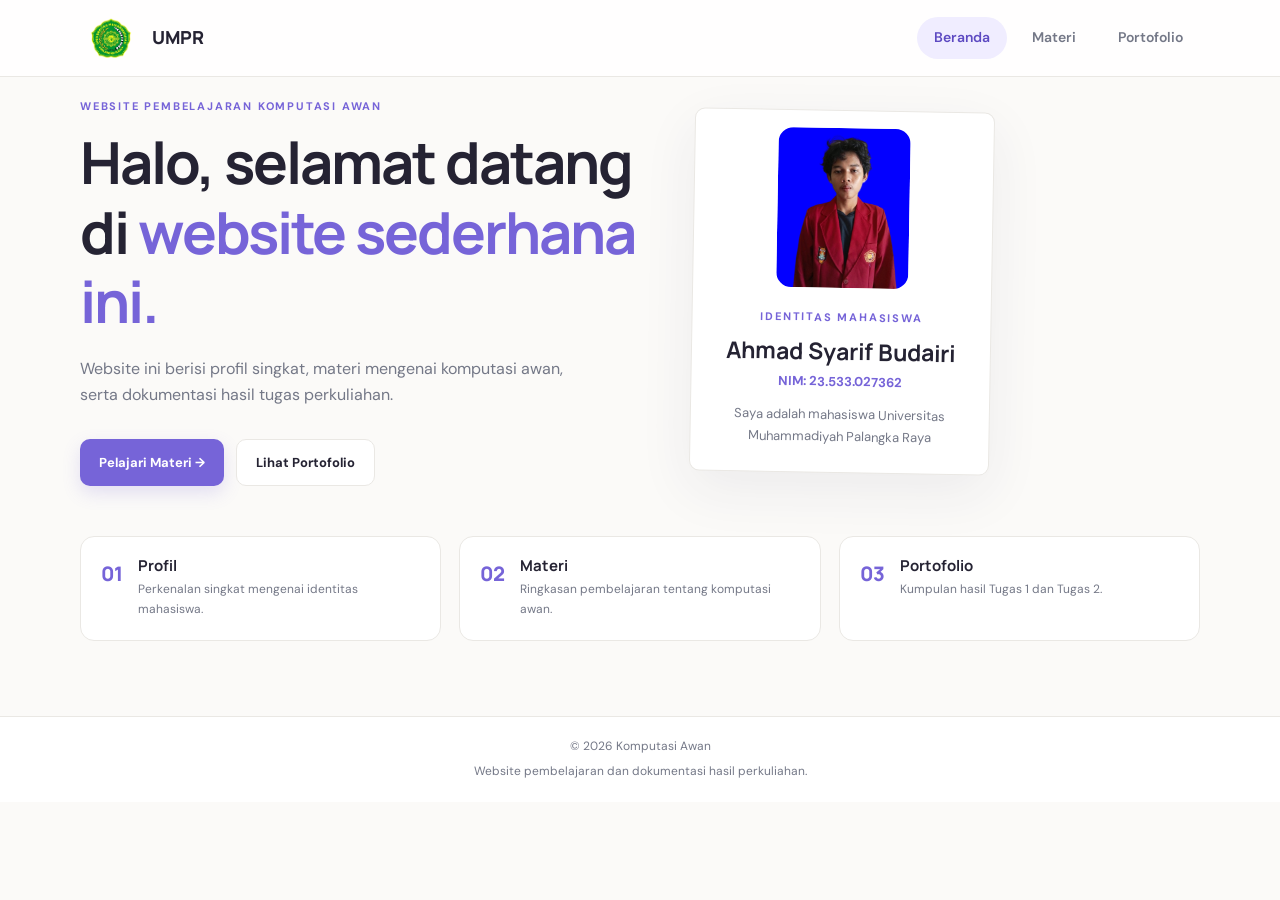
==== index.html @ a6a1edff "fisrt commit" ====
<!DOCTYPE html>
<html lang="id">
<head>
    <meta charset="UTF-8">
    <meta name="viewport" content="width=device-width, initial-scale=1.0">
    <title>Beranda</title>
    <link rel="stylesheet" href="style.css">
</head>
<body>
    <header class="site-header">
        <nav class="navbar container">
            <a class="brand" href="index.html">
                <img src="images/logo-universitas.png"alt="Logo Universitas"class="brand-logo">
                <span class="brand-name">UMPR</span></a>
            <div class="nav-links">
                <a class="active" href="index.html">Beranda</a>
                <a href="materi.html">Materi</a>
                <a href="portfolio.html">Portofolio</a>
            </div>
        </nav>
    </header>
    <main>
        <section class="hero container">
            <div class="hero-copy">
                <p class="eyebrow">WEBSITE PEMBELAJARAN KOMPUTASI AWAN</p>
                <h1>
                    Halo, selamat datang di
                    <span>website sederhana ini.</span>
                </h1>
                <p class="lead">
                    Website ini berisi profil singkat, materi mengenai
                    komputasi awan, serta dokumentasi hasil tugas perkuliahan.
                </p>
                <div class="hero-actions">
                    <a class="btn btn-primary" href="materi.html">
                        Pelajari Materi →</a>
                    <a class="btn btn-outline" href="portfolio.html">
                        Lihat Portofolio
                    </a>
                </div>
            </div>
            <div class="profile-card">
                <div class="profile-image">
                    <img src="images/beranda.jpg"
                         alt="Foto profil mahasiswa">
                </div>
                <div class="profile-info">
                    <center><p class="eyebrow">IDENTITAS MAHASISWA</p>
                    <h2>Ahmad Syarif Budairi</h2>
                    <p class="student-id">
                        NIM: 23.533.027362
                    </p>
                    <p class="profile-desc">
                        Saya adalah mahasiswa Universitas Muhammadiyah 
                        Palangka Raya 
                    </p></center>
                </div>
            </div>
        </section>
        <section class="container intro-strip">
            <div>
                <span class="strip-number">01</span>
                <div>
                    <h3>Profil</h3>
                    <p>Perkenalan singkat mengenai identitas mahasiswa.</p>
                </div>
            </div>
            <div>
                <span class="strip-number">02</span>
                <div>
                    <h3>Materi</h3>
                    <p>Ringkasan pembelajaran tentang komputasi awan.</p>
                </div>
            </div>
            <div>
                <span class="strip-number">03</span>
                <div>
                    <h3>Portofolio</h3>
                    <p>Kumpulan hasil Tugas 1 dan Tugas 2.</p>
                </div>
            </div>
        </section>
    </main>
    <footer class="footer">
            <div class="container footer-inner">
                <span>© 2026 Komputasi Awan</span>
                <span>
                Website pembelajaran dan dokumentasi hasil perkuliahan.
                </span></div>
        </footer>
</body>
</html>
---- style.css ----
@import url('https://fonts.googleapis.com/css2?family=DM+Sans:wght@400;500;600;700&family=Manrope:wght@400;500;600;700;800&display=swap');

:root {
    --purple: #7664d8;
    --purple-dark: #5d4ac2;
    --dark: #252333;
    --gray: #747887;
    --background: #fbfaf8;
    --border: #eae8e4;
    --lavender: #f0edff;
    --white: #fff;
}

* {
    box-sizing: border-box;
    margin: 0;
    padding: 0;
}

body {
    font-family: 'DM Sans', sans-serif;
    background: var(--background);
    color: var(--dark);
    line-height: 1.65;
}

a {
    color: inherit;
    text-decoration: none;
}

.container {
    width: min(1120px, calc(100% - 48px));
    margin: 0 auto;
}

.site-header {
    background: rgba(255,255,255,.9);
    border-bottom: 1px solid var(--border);
    position: sticky;
    top: 0;
    z-index: 10;
}

.navbar {
    height: 76px;
    display: flex;
    align-items: center;
    justify-content: space-between;
}

.brand {
    display: flex;
    align-items: center;
    gap: 10px;

    font-family: Manrope, sans-serif;
    font-weight: 800;
    font-size: 18px;

    white-space: nowrap;
}

.brand-logo {
    width: 62px;
    height: 62px;

    object-fit: contain;
    display: block;
    flex-shrink: 0;
}

.brand-name {
    font-family: Manrope, sans-serif;
    font-size: 18px;
    font-weight: 800;
    color: var(--dark);
}

.nav-links {
    display: flex;
    gap: 8px;
}

.nav-links a {
    padding: 9px 17px;
    border-radius: 30px;
    color: var(--gray);
    font-size: 14px;
    font-weight: 600;
    transition: .2s;
}

.nav-links a:hover,
.nav-links a.active {
    background: var(--lavender);
    color: var(--purple-dark);
}

.hero {
    display: grid;
    grid-template-columns: 1.05fr .95fr;
    gap: 50px;
    align-items: center;

    padding-top: 20px;
    padding-bottom: 50px;
}

.eyebrow,
.section-label {
    font-size: 11px;
    letter-spacing: 1.8px;
    font-weight: 700;
    color: var(--purple);
    margin-bottom: 12px;
}

h1, h2, h3 {
    font-family: Manrope, sans-serif;
    line-height: 1.2;
}

h1 {
    font-size: clamp(38px, 5vw, 58px);
    letter-spacing: -2px;
    margin-bottom: 20px;
}

h1 span,
.page-heading h1 span {
    color: var(--purple);
}

.lead {
    font-size: 16px;
    color: var(--gray);
    max-width: 520px;
}

.hero-actions {
    display: flex;
    gap: 12px;
    flex-wrap: wrap;
    margin-top: 30px;
}

.btn {
    display: inline-flex;
    align-items: center;
    gap: 14px;
    padding: 12px 19px;
    border-radius: 10px;
    font-weight: 700;
    font-size: 13px;
    transition: .2s;
}

.btn-primary {
    background: var(--purple);
    color: white;
    box-shadow: 0 7px 18px rgba(118,100,216,.18);
}

.btn-primary:hover {
    background: var(--purple-dark);
    transform: translateY(-2px);
}

.btn-outline {
    border: 1px solid var(--border);
    background: white;
}

.btn-outline:hover {
    border-color: var(--purple);
    color: var(--purple);
}

.profile-card {
    background: white;
    border: 1px solid var(--border);
    width: 100%;
    max-width: 300px;
    min-height: 230px;
    border-radius: 10px;
    padding: 17px;
    box-shadow: 0 18px 55px rgba(45,38,78,.07);
    transform: rotate(1deg);
}

.profile-image {
    width: 50%;
    height: 160px;
    margin: 0 auto;

    border-radius: 15px;
    overflow: hidden;
    background: var(--lavender);
}

.profile-image img {
    display: block;
    width: 100%;
    height: 100%;

    object-fit: cover;
    object-position: center;
}

.profile-info {
    padding: 20px 8px 8px;
}

.profile-info h2 {
    font-size: 23px;
    margin-bottom: 5px;
}

.student-id {
    font-size: 13px;
    color: var(--purple);
    font-weight: 700;
}

.profile-desc {
    font-size: 13px;
    color: var(--gray);
    margin-top: 12px;
}

.intro-strip {
    display: grid;
    grid-template-columns: repeat(3, 1fr);
    gap: 18px;
    padding-bottom: 75px;
}

.intro-strip > div {
    display: flex;
    gap: 15px;
    padding: 20px;
    background: white;
    border: 1px solid var(--border);
    border-radius: 14px;
}

.strip-number {
    font-family: Manrope;
    font-size: 20px;
    color: var(--purple);
    font-weight: 800;
}

.intro-strip h3 {
    font-size: 15px;
    margin-bottom: 5px;
}

.intro-strip p {
    font-size: 12px;
    color: var(--gray);
}

.page-main {
    padding-top: 20px;
    padding-bottom: 50px;
}

.page-heading {
    margin-bottom: 38px;
}

.page-heading h1 {
    font-size: clamp(36px, 4.5vw, 50px);
    margin-bottom: 13px;
}

.content-panel {
    background: white;
    border: 1px solid var(--border);
    border-radius: 18px;
    padding: 28px 30px;
    margin-bottom: 30px;
}

.content-panel h2,
.section-block h2,
.portfolio-body h2 {
    font-size: 23px;
    margin-bottom: 12px;
}

.content-panel p,
.service-card p:not(.example),
.access-note p {
    text-align: justify;
    line-height: 1.75;
}

.section-block {
    margin: 45px 0;
}

.section-top {
    display: flex;
    justify-content: space-between;
    align-items: end;
    gap: 20px;
    margin-bottom: 20px;
}

.section-top h2 {
    margin-bottom: 0;
}

.section-note {
    font-size: 12px;
    color: var(--gray);
    max-width: 260px;
}

.service-grid {
    display: grid;
    grid-template-columns: repeat(3, minmax(0, 1fr));
    gap: 18px;
    align-items: stretch;
}

.service-card {
    background: white;
    border: 1px solid var(--border);
    border-radius: 17px;
    padding: 24px 22px;

    display: flex;
    flex-direction: column;
    min-width: 0;
    height: 100%;
}

.service-code {
    display: inline-flex;
    align-self: flex-start;
    width: fit-content;

    background: var(--lavender);
    color: var(--purple-dark);

    padding: 6px 11px;
    border-radius: 8px;

    font-size: 12px;
    font-weight: 800;
    letter-spacing: 1px;

    margin-bottom: 17px;
}

.service-card h3 {
    font-size: 18px;
    margin-bottom: 10px;
}

.service-card p {
    font-size: 13px;
    color: var(--gray);
    line-height: 1.75;

    text-align: justify;
    text-justify: inter-word;
}


.service-card .example {
    margin-top: auto;
    padding-top: 13px;
    border-top: 1px solid var(--border);

    text-align: left;
    line-height: 1.7;
}

.example b {
    color: var(--dark);
}

.pros-cons {
    display: grid;
    grid-template-columns: 1fr 1fr;
    gap: 17px;
}

.pros-cons .content-panel {
    margin: 0;
}

.benefit-panel {
    background: #fbfefa;
}

.risk-panel {
    background: #fffdfc;
}

.check-list,
.risk-list {
    padding-left: 19px;
    margin-top: 14px;
    color: var(--gray);
    font-size: 13px;
}

.check-list li,
.risk-list li {
    padding: 5px 0 5px 3px;
}

.check-list li::marker {
    color: #4b9b68;
}

.risk-list li::marker {
    color: #d17a68;
}

.check-list b,
.risk-list b {
    color: var(--dark);
}

.closing-note {
    margin-top: 25px;
    background: var(--lavender);
    padding: 23px 27px;
    border-radius: 15px;
}

.closing-note span {
    font-size: 10px;
    letter-spacing: 1.7px;
    font-weight: 800;
    color: var(--purple-dark);
}

.closing-note p {
    font-family: Manrope;
    font-size: 16px;
    font-weight: 600;
    margin-top: 7px;
}

.portfolio-grid {
    display: grid;
    grid-template-columns: 1fr 1fr;
    gap: 20px;
}

.portfolio-card {
    background: white;
    border: 1px solid var(--border);
    border-radius: 18px;
    overflow: hidden;

    display: flex;
    flex-direction: column;
}

.portfolio-visual {
    height: 180px;
    position: relative;
    overflow: hidden;
    padding: 22px;
    color: white;
    display: flex;
    align-items: flex-start;
    justify-content: space-between;
}

.visual-one {
    background: linear-gradient(135deg, #7969d9, #b2a6f2);
}

.visual-two {
    background: linear-gradient(135deg, #45405f, #8f83bc);
}

.portfolio-visual > span {
    font-size: 11px;
    letter-spacing: 2px;
    font-weight: 800;
}

.visual-symbol {
    font-family: Manrope;
    font-size: 100px;
    font-weight: 800;
    line-height: 1;
    opacity: .25;
    position: absolute;
    right: 22px;
    bottom: -20px;
}

.portfolio-body {
    padding: 24px;

    display: flex;
    flex-direction: column;
    flex: 1;
}

.portfolio-body h2 {
    margin-bottom: 9px;
}

.portfolio-summary {
    font-size: 13px;
    color: var(--gray);
    margin-bottom: 18px;

    text-align: justify;
    line-height: 1.7;
}

.portfolio-body .btn {
    align-self: flex-start;
    margin-top: auto;
}

.link-hint {
    font-size: 11px;
    color: #9a91c7;
    margin-top: 10px;
}

.access-note {
    display: flex;
    flex-direction: column;
    align-items: center;
    justify-content: center;

    text-align: center;

    max-width: 900px;
    margin: 25px auto 0;
    padding: 30px;

    background: #f1efff;
    border-radius: 15px;
    gap: 12px;
}

.note-icon {
    width: 42px;
    height: 42px;
    flex: none;

    display: grid;
    place-items: center;

    background: white;
    color: var(--purple);
    border-radius: 12px;
    font-size: 20px;
}

.access-note h3 {
    font-size: 18px;
    margin-bottom: 8px;
}

.access-note p {
    max-width: 700px;
    margin: 0 auto;

    font-size: 13px;
    color: var(--gray);
}

.footer {
    border-top: 1px solid var(--border);
    background: white;
}

.footer-inner {
    min-height: 85px;

    display: flex;
    flex-direction: column;
    align-items: center;
    justify-content: center;

    text-align: center;
    gap: 5px;

    color: var(--gray);
    font-size: 12px;
}

@media (max-width: 900px) {
    .service-grid {
        grid-template-columns: repeat(2, minmax(0, 1fr));
    }
}

@media (max-width: 760px) {
    .service-grid {
        grid-template-columns: 1fr;
    }
}

@media (max-width: 760px) {
    .hero {
        grid-template-columns: 1fr;
        gap: 35px;
        padding-top: 55px;
    }

    .profile-card {
        max-width: 460px;
        width: 100%;
        margin: auto;
    }

    .intro-strip,
    .service-grid {
        grid-template-columns: 1fr;
    }

    .pros-cons,
    .portfolio-grid {
        grid-template-columns: 1fr;
    }

    .section-top {
        display: block;
    }

    .section-note {
        margin-top: 10px;
    }

    .page-main {
        padding-top: 45px;
    }
}

@media (max-width: 480px) {
    .container {
        width: min(100% - 30px, 1120px);
    }

    .navbar {
        height: auto;
        min-height: 70px;
        align-items: flex-start;
        flex-direction: column;
        padding: 13px 0;
        gap: 10px;
    }

    .nav-links {
        width: 100%;
        gap: 3px;
    }

    .nav-links a {
        padding: 8px 12px;
        font-size: 12px;
    }

    .hero {
        padding-top: 40px;
    }

    h1 {
        font-size: 39px;
    }

    .footer-inner {
    padding: 17px 0;
    gap: 6px;

    align-items: center;
    flex-direction: column;

    text-align: center;
}

    .content-panel {
        padding: 22px 20px;
    }
}
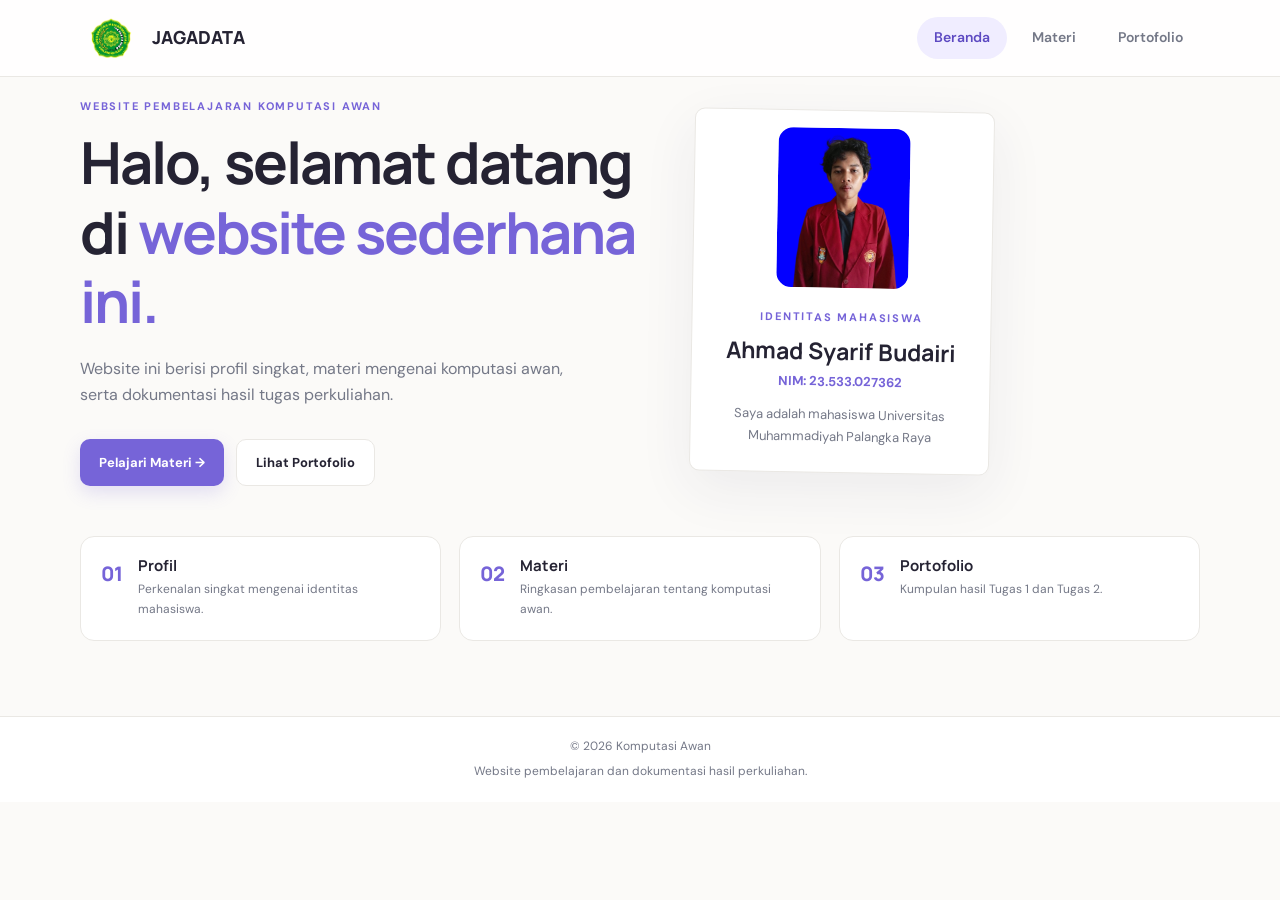
==== commit 310cdf72: "Update brand name from 'UMPR' to 'JAGADATA'" ====
--- a/index.html
+++ b/index.html
@@ -12,7 +12,7 @@
         <nav class="navbar container">
             <a class="brand" href="index.html">
                 <img src="images/logo-universitas.png"alt="Logo Universitas"class="brand-logo">
-                <span class="brand-name">UMPR</span></a>
+                <span class="brand-name">JAGADATA</span></a>
             <div class="nav-links">
                 <a class="active" href="index.html">Beranda</a>
                 <a href="materi.html">Materi</a>
